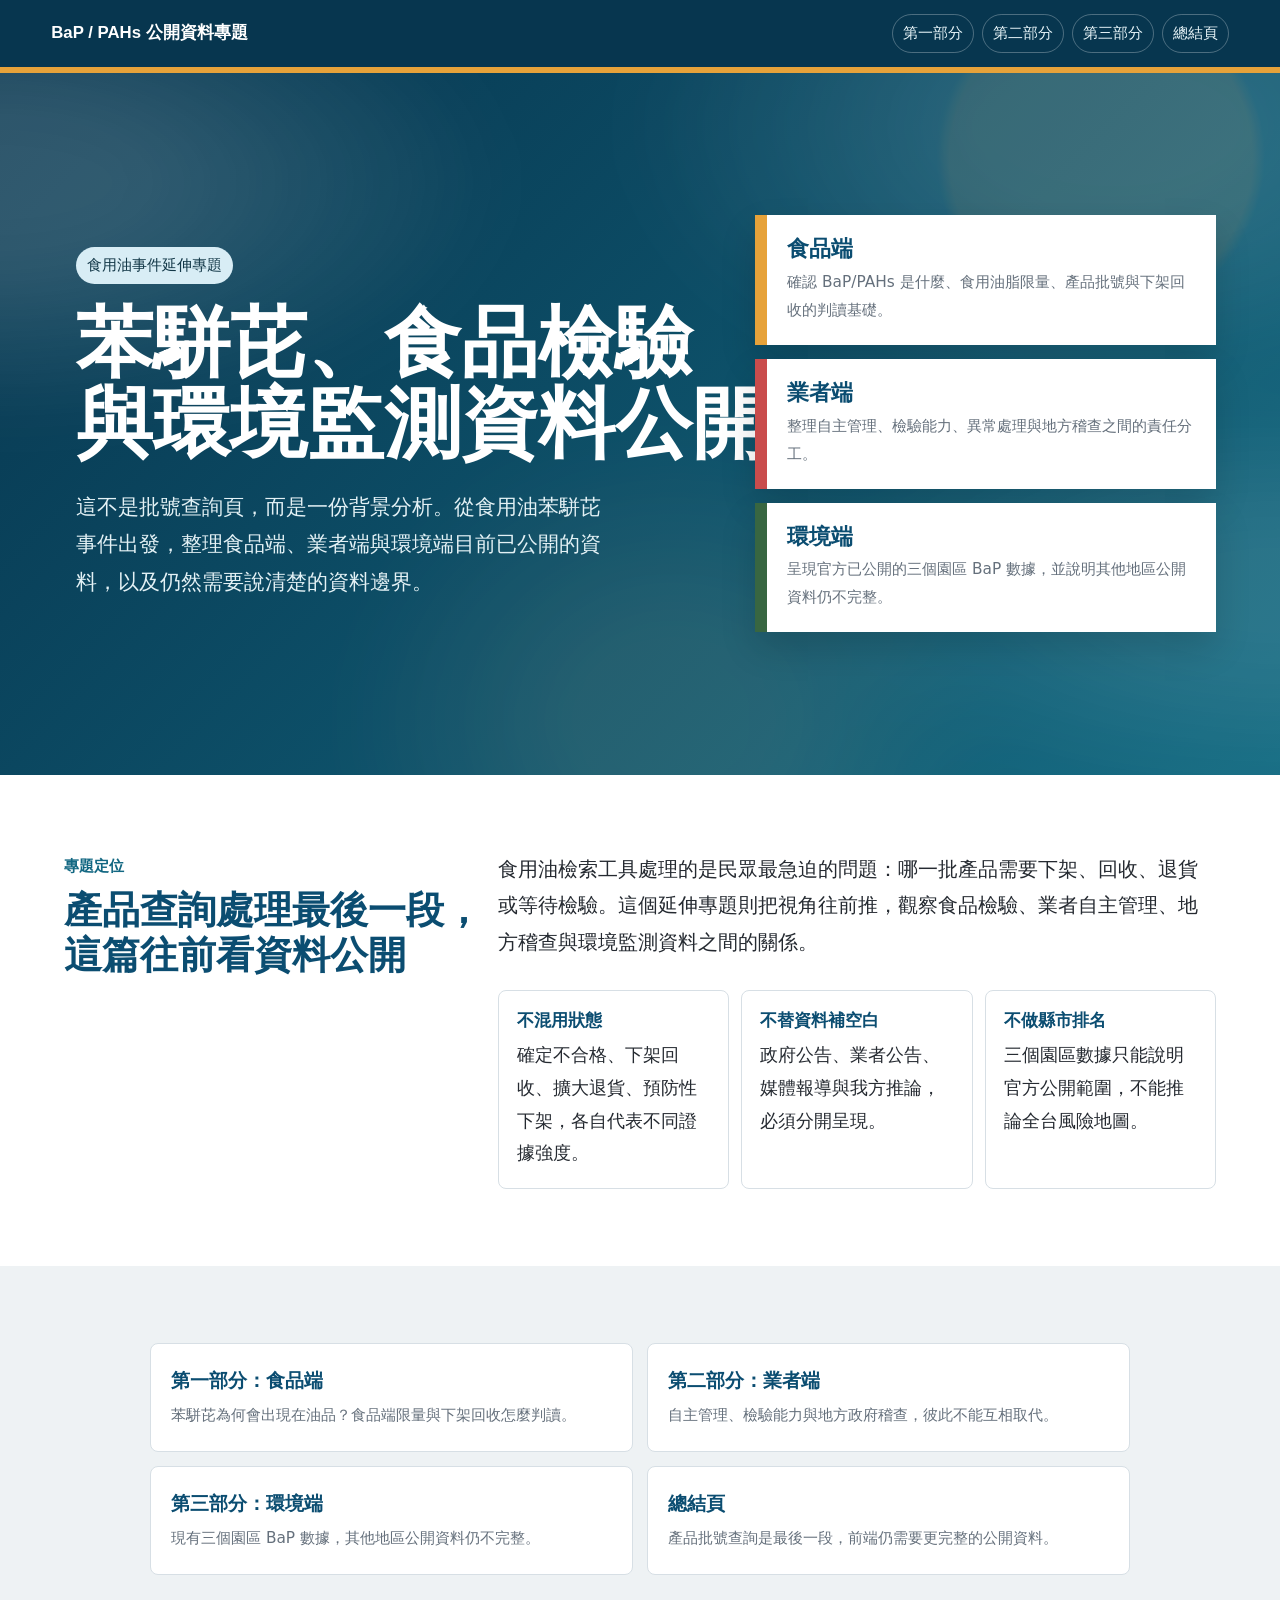
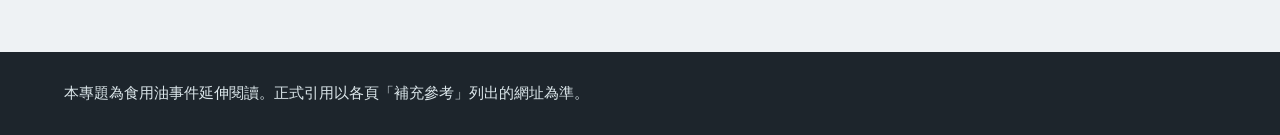
==== index.html @ a2c065cd "Add files via upload" ====
<!doctype html>
<html lang="zh-Hant">
<head>
  <meta charset="utf-8">
  <meta name="viewport" content="width=device-width, initial-scale=1">
  <title>苯駢芘、食品檢驗與環境監測資料公開</title>
  <meta name="description" content="從食用油苯駢芘事件延伸，整理食品端、業者端與環境端的公開資料邊界。">
  <link rel="stylesheet" href="styles.css">
</head>
<body>
  <header class="topbar">
    <a class="brand" href="index.html">BaP / PAHs 公開資料專題</a>
    <nav class="nav" aria-label="頁面導覽">
      <a href="part1-food.html">第一部分</a>
      <a href="part2-industry.html">第二部分</a>
      <a href="part3-environment.html">第三部分</a>
      <a href="summary.html">總結頁</a>
    </nav>
  </header>

  <section class="hero smoke-band">
    <div class="hero-copy">
      <div class="eyebrow">食用油事件延伸專題</div>
      <h1 class="title-lines">
        <span>苯駢芘、食品檢驗</span>
        <span>與環境監測資料公開</span>
      </h1>
      <p>這不是批號查詢頁，而是一份背景分析。從食用油苯駢芘事件出發，整理食品端、業者端與環境端目前已公開的資料，以及仍然需要說清楚的資料邊界。</p>
    </div>
    <aside class="hero-panel" aria-label="專題重點">
      <div class="fact-stack">
        <a class="fact" href="part1-food.html">
          <strong>食品端</strong>
          <span>確認 BaP/PAHs 是什麼、食用油脂限量、產品批號與下架回收的判讀基礎。</span>
        </a>
        <a class="fact" href="part2-industry.html">
          <strong>業者端</strong>
          <span>整理自主管理、檢驗能力、異常處理與地方稽查之間的責任分工。</span>
        </a>
        <a class="fact" href="part3-environment.html">
          <strong>環境端</strong>
          <span>呈現官方已公開的三個園區 BaP 數據，並說明其他地區公開資料仍不完整。</span>
        </a>
      </div>
    </aside>
  </section>

  <main>
    <section class="band band-light">
      <div class="section-grid">
        <div>
          <div class="section-label">專題定位</div>
          <h2 class="title-lines">
            <span>產品查詢處理最後一段，</span>
            <span>這篇往前看資料公開</span>
          </h2>
        </div>
        <div class="content">
          <p class="lead">食用油檢索工具處理的是民眾最急迫的問題：哪一批產品需要下架、回收、退貨或等待檢驗。這個延伸專題則把視角往前推，觀察食品檢驗、業者自主管理、地方稽查與環境監測資料之間的關係。</p>
          <div class="cards">
            <div class="data-card">
              <strong>不混用狀態</strong>
              確定不合格、下架回收、擴大退貨、預防性下架，各自代表不同證據強度。
            </div>
            <div class="data-card">
              <strong>不替資料補空白</strong>
              政府公告、業者公告、媒體報導與我方推論，必須分開呈現。
            </div>
            <div class="data-card">
              <strong>不做縣市排名</strong>
              三個園區數據只能說明官方公開範圍，不能推論全台風險地圖。
            </div>
          </div>
        </div>
      </div>
    </section>

    <section class="band band-gray">
      <div class="next-grid">
        <a class="next-link" href="part1-food.html">
          <strong>第一部分：食品端</strong>
          <span>苯駢芘為何會出現在油品？食品端限量與下架回收怎麼判讀。</span>
        </a>
        <a class="next-link" href="part2-industry.html">
          <strong>第二部分：業者端</strong>
          <span>自主管理、檢驗能力與地方政府稽查，彼此不能互相取代。</span>
        </a>
        <a class="next-link" href="part3-environment.html">
          <strong>第三部分：環境端</strong>
          <span>現有三個園區 BaP 數據，其他地區公開資料仍不完整。</span>
        </a>
        <a class="next-link" href="summary.html">
          <strong>總結頁</strong>
          <span>產品批號查詢是最後一段，前端仍需要更完整的公開資料。</span>
        </a>
      </div>
    </section>
  </main>

  <footer class="footer">
    本專題為食用油事件延伸閱讀。正式引用以各頁「補充參考」列出的網址為準。
  </footer>
</body>
</html>
---- styles.css ----
:root {
  --ink: #252a31;
  --muted: #65707c;
  --paper: #f6f8f8;
  --white: #ffffff;
  --gray-50: #eef2f4;
  --gray-100: #d7dfe5;
  --gray-700: #33414c;
  --blue-900: #07364f;
  --blue-750: #0b4d71;
  --blue-650: #126782;
  --blue-100: #d8edf5;
  --teal-500: #1e8587;
  --amber-500: #e6a23a;
  --red-500: #c94c4c;
  --green-600: #386641;
}

* {
  box-sizing: border-box;
}

html {
  scroll-behavior: smooth;
}

body {
  margin: 0;
  color: var(--ink);
  background: var(--paper);
  font-family: "Source Han Sans TC", "Noto Sans TC", system-ui, -apple-system, BlinkMacSystemFont, sans-serif;
  font-size: 18px;
  font-weight: 400;
  line-height: 1.82;
}

a {
  color: inherit;
  text-decoration: none;
}

a:focus-visible,
button:focus-visible {
  outline: 3px solid var(--amber-500);
  outline-offset: 4px;
}

.topbar {
  position: sticky;
  top: 0;
  z-index: 20;
  display: flex;
  align-items: center;
  justify-content: space-between;
  gap: 24px;
  padding: 14px clamp(20px, 4vw, 56px);
  color: var(--white);
  background: var(--blue-900);
  border-bottom: 6px solid var(--amber-500);
}

.brand,
h1,
h2,
h3,
.section-label,
.data-card strong,
.next-link strong {
  font-family: "Swei Gospel Sans TC", "SweiGospelSansCJKtc", "SweiGothicCJKtc", "Source Han Sans TC", "Noto Sans TC", sans-serif;
  font-weight: 900;
  letter-spacing: 0;
}

.brand {
  font-size: 1.05rem;
  line-height: 1.35;
}

.nav {
  display: flex;
  flex-wrap: wrap;
  justify-content: flex-end;
  gap: 8px;
  font-size: 0.92rem;
}

.nav a {
  padding: 5px 10px;
  color: #e8f5f9;
  border: 1px solid rgba(255, 255, 255, 0.28);
  border-radius: 999px;
}

.nav a:hover,
.nav a[aria-current="page"] {
  color: var(--blue-900);
  background: var(--blue-100);
}

.smoke-band {
  position: relative;
  overflow: hidden;
}

.smoke-band::before {
  content: "";
  position: absolute;
  inset: -16%;
  pointer-events: none;
  background:
    radial-gradient(ellipse at 12% 24%, rgba(255, 255, 255, 0.22) 0 7%, transparent 24%),
    radial-gradient(ellipse at 78% 18%, rgba(216, 237, 245, 0.18) 0 8%, transparent 26%),
    radial-gradient(ellipse at 52% 82%, rgba(230, 162, 58, 0.14) 0 8%, transparent 26%),
    radial-gradient(ellipse at 88% 68%, rgba(255, 255, 255, 0.14) 0 6%, transparent 24%);
  filter: blur(28px);
  opacity: 0.72;
  mix-blend-mode: screen;
}

.smoke-band > * {
  position: relative;
  z-index: 1;
}

.hero {
  display: grid;
  grid-template-columns: minmax(0, 1.08fr) minmax(280px, 0.92fr);
  min-height: 78vh;
  color: var(--white);
  background:
    linear-gradient(135deg, rgba(7, 54, 79, 0.96), rgba(18, 103, 130, 0.84)),
    radial-gradient(circle at 86% 12%, rgba(230, 162, 58, 0.82) 0 12%, transparent 13%),
    linear-gradient(135deg, var(--blue-900), var(--teal-500));
}

.hero-copy {
  padding: clamp(46px, 8vw, 100px) clamp(22px, 6vw, 76px);
  display: flex;
  flex-direction: column;
  justify-content: center;
}

.eyebrow {
  width: fit-content;
  padding: 5px 11px;
  margin-bottom: 18px;
  color: #123747;
  background: var(--blue-100);
  border-radius: 999px;
  font-size: 0.92rem;
  font-weight: 500;
}

h1 {
  margin: 0;
  max-width: 12em;
  font-size: clamp(2.5rem, 6vw, 5.25rem);
  line-height: 1.05;
}

h2 {
  margin: 8px 0 0;
  color: var(--blue-750);
  font-size: clamp(1.78rem, 3vw, 3rem);
  line-height: 1.18;
}

h3 {
  margin: 28px 0 10px;
  color: var(--blue-750);
  font-size: 1.38rem;
  line-height: 1.35;
}

.title-lines span {
  display: block;
  white-space: nowrap;
}

.hero p {
  max-width: 760px;
  margin: 24px 0 0;
  color: #e3f1f5;
  font-size: clamp(1.08rem, 2vw, 1.34rem);
  line-height: 1.75;
}

.hero-panel {
  display: flex;
  align-items: center;
  padding: clamp(26px, 5vw, 64px);
}

.fact-stack {
  width: 100%;
  display: grid;
  gap: 14px;
}

.fact {
  padding: 20px;
  color: var(--ink);
  background: var(--white);
  border-left: 12px solid var(--amber-500);
  box-shadow: 0 16px 34px rgba(0, 0, 0, 0.14);
}

.fact:nth-child(2) {
  border-left-color: var(--red-500);
}

.fact:nth-child(3) {
  border-left-color: var(--green-600);
}

.fact strong {
  display: block;
  color: var(--blue-750);
  font-size: 1.35rem;
  line-height: 1.28;
}

.fact span {
  display: block;
  margin-top: 6px;
  color: var(--muted);
  font-size: 0.96rem;
}

.page-hero {
  padding: clamp(46px, 7vw, 86px) clamp(20px, 5vw, 72px);
  color: var(--white);
  background:
    linear-gradient(135deg, rgba(7, 54, 79, 0.96), rgba(18, 103, 130, 0.86)),
    var(--blue-750);
}

.page-hero h1 {
  max-width: 13em;
}

.page-hero p {
  max-width: 780px;
  margin: 20px 0 0;
  color: #e6f3f7;
  font-size: 1.18rem;
}

main {
  display: grid;
}

.band {
  padding: clamp(42px, 6vw, 82px) clamp(20px, 5vw, 72px);
}

.band-light {
  background: var(--white);
}

.band-gray {
  background: var(--gray-50);
}

.band-blue {
  color: var(--white);
  background:
    linear-gradient(135deg, rgba(7, 54, 79, 0.98), rgba(18, 103, 130, 0.92)),
    var(--blue-750);
}

.band-blue h2,
.band-blue h3,
.band-blue .section-label {
  color: var(--blue-100);
}

.band-blue .note {
  color: #d4e8ee;
}

.section-grid {
  display: grid;
  grid-template-columns: minmax(190px, 0.34fr) minmax(0, 0.66fr);
  gap: clamp(24px, 5vw, 72px);
  max-width: 1180px;
  margin: 0 auto;
}

.content {
  max-width: 880px;
}

.section-label {
  color: var(--blue-650);
  font-size: 0.94rem;
}

.lead {
  margin: 0;
  font-size: clamp(1.05rem, 1.7vw, 1.24rem);
  line-height: 1.86;
}

p {
  margin: 0 0 16px;
}

.callout {
  margin: 24px 0;
  padding: 18px 20px;
  color: var(--blue-900);
  background: var(--blue-100);
  border-left: 10px solid var(--blue-650);
  font-weight: 400;
}

.cards {
  display: grid;
  grid-template-columns: repeat(3, minmax(0, 1fr));
  gap: 12px;
  margin-top: 28px;
}

.data-card {
  padding: 18px;
  background: var(--white);
  border: 1px solid var(--gray-100);
  border-radius: 8px;
}

.data-card strong {
  display: block;
  margin-bottom: 6px;
  color: var(--blue-750);
  font-size: 1.08rem;
  line-height: 1.38;
}

.table-wrap {
  margin: 24px 0 0;
  overflow-x: auto;
  border: 1px solid var(--gray-100);
  border-radius: 8px;
  background: var(--white);
}

table {
  width: 100%;
  min-width: 760px;
  border-collapse: collapse;
  color: var(--ink);
  font-size: 0.96rem;
  line-height: 1.62;
}

th,
td {
  padding: 14px 16px;
  text-align: left;
  vertical-align: top;
  border-bottom: 1px solid var(--gray-100);
}

th {
  color: var(--white);
  background: var(--blue-650);
  font-weight: 500;
}

tr:last-child td {
  border-bottom: 0;
}

.note {
  margin-top: 14px;
  color: var(--muted);
  font-size: 0.92rem;
}

.source-list {
  margin: 20px 0 0;
  padding: 0;
  list-style: none;
  display: grid;
  gap: 10px;
}

.source-list a {
  color: var(--blue-750);
  text-decoration: underline;
  text-underline-offset: 3px;
}

.band-blue .source-list a {
  color: var(--blue-100);
}

.next-grid {
  display: grid;
  grid-template-columns: repeat(2, minmax(0, 1fr));
  gap: 14px;
  max-width: 980px;
  margin: 0 auto;
}

.next-link {
  display: block;
  padding: 20px;
  color: var(--ink);
  background: var(--white);
  border: 1px solid var(--gray-100);
  border-radius: 8px;
}

.next-link strong {
  display: block;
  color: var(--blue-750);
  font-size: 1.18rem;
}

.next-link span {
  color: var(--muted);
  font-size: 0.96rem;
}

.center {
  max-width: 980px;
  margin: 0 auto;
  text-align: center;
}

.center p {
  max-width: 780px;
  margin: 0 auto 16px;
  font-size: 1.1rem;
}

.pill-link {
  display: inline-flex;
  margin-top: 16px;
  padding: 10px 16px;
  color: var(--blue-750);
  background: var(--white);
  border: 2px solid var(--blue-650);
  border-radius: 999px;
  font-weight: 500;
}

.footer {
  padding: 28px clamp(20px, 5vw, 72px);
  color: #dce7eb;
  background: #1d252c;
  font-size: 0.92rem;
}

.footer a {
  color: #e8f5f9;
  text-decoration: underline;
  text-underline-offset: 3px;
}

@media (max-width: 860px) {
  body {
    font-size: 17px;
  }

  .topbar {
    align-items: flex-start;
    flex-direction: column;
  }

  .nav {
    justify-content: flex-start;
  }

  .hero {
    grid-template-columns: 1fr;
    min-height: auto;
  }

  .hero-panel {
    padding-top: 0;
  }

  .section-grid,
  .cards,
  .next-grid {
    grid-template-columns: 1fr;
  }

  .title-lines span {
    white-space: normal;
  }
}
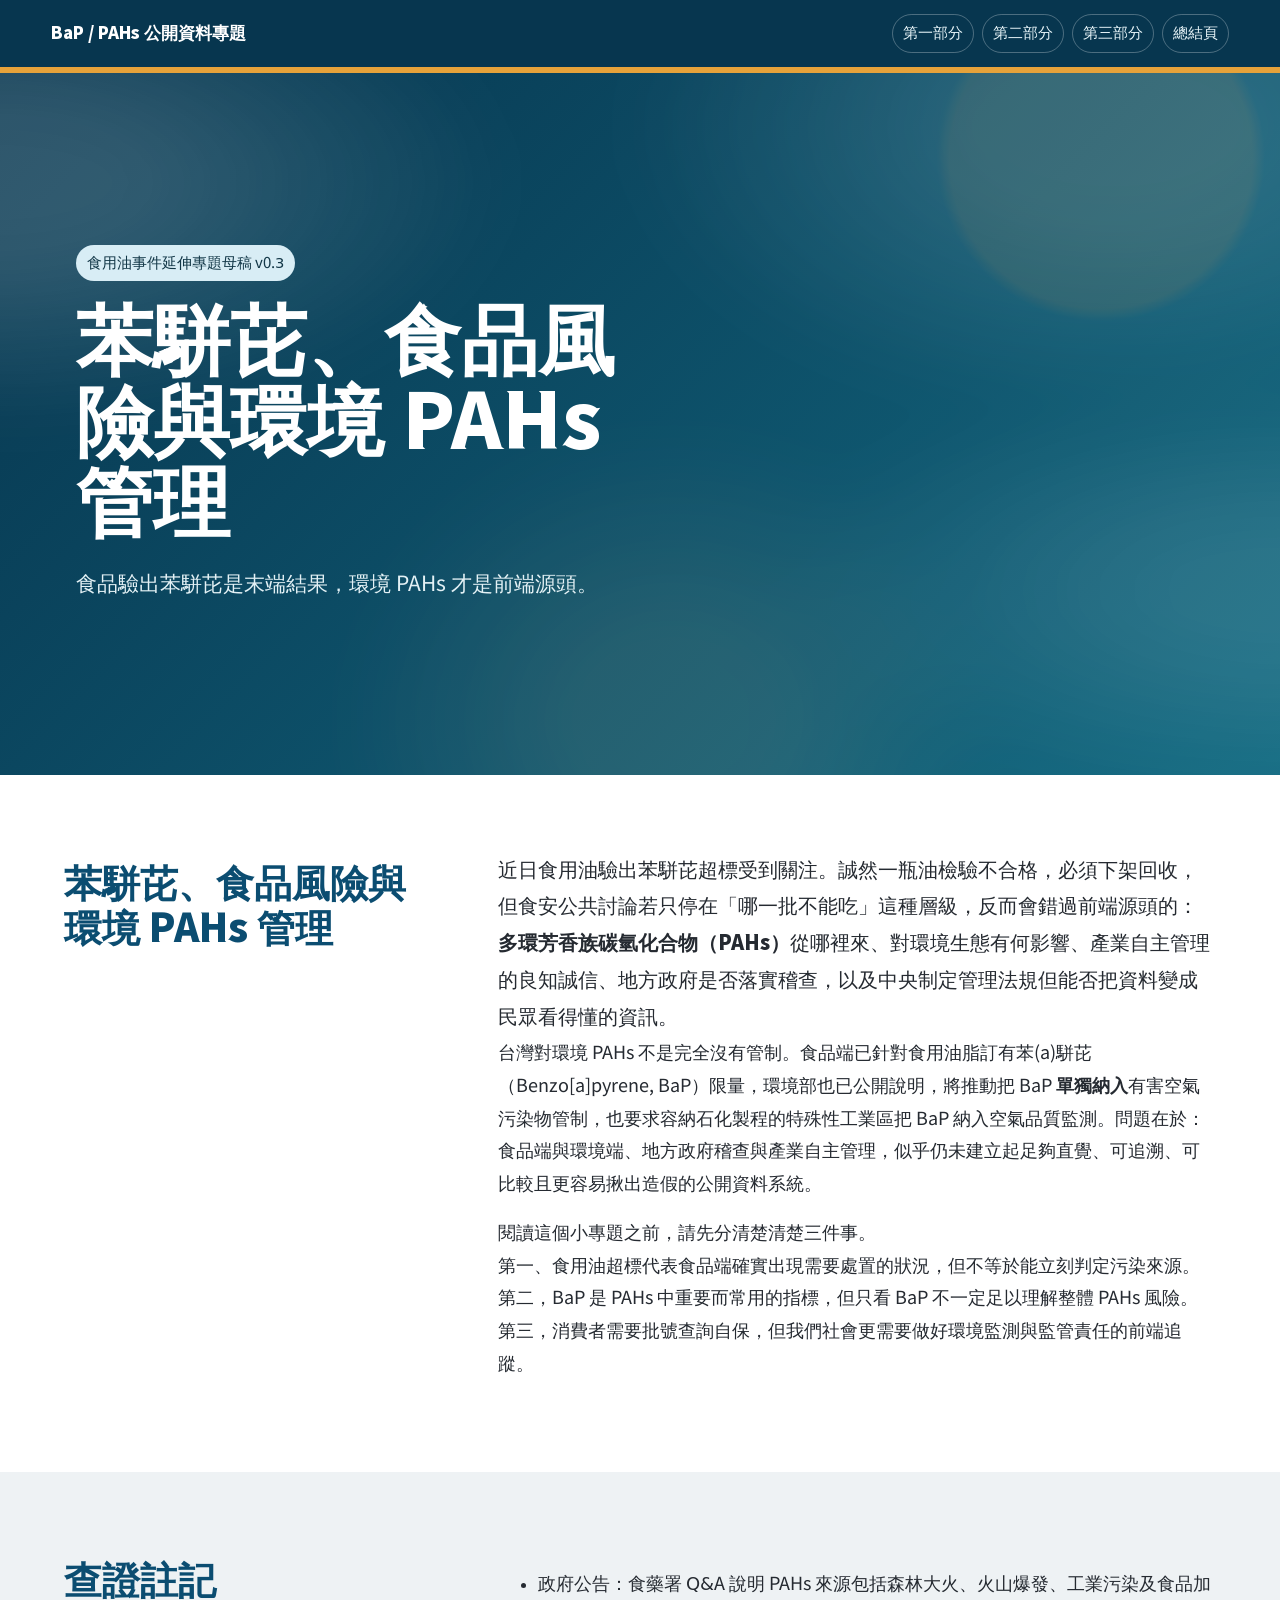
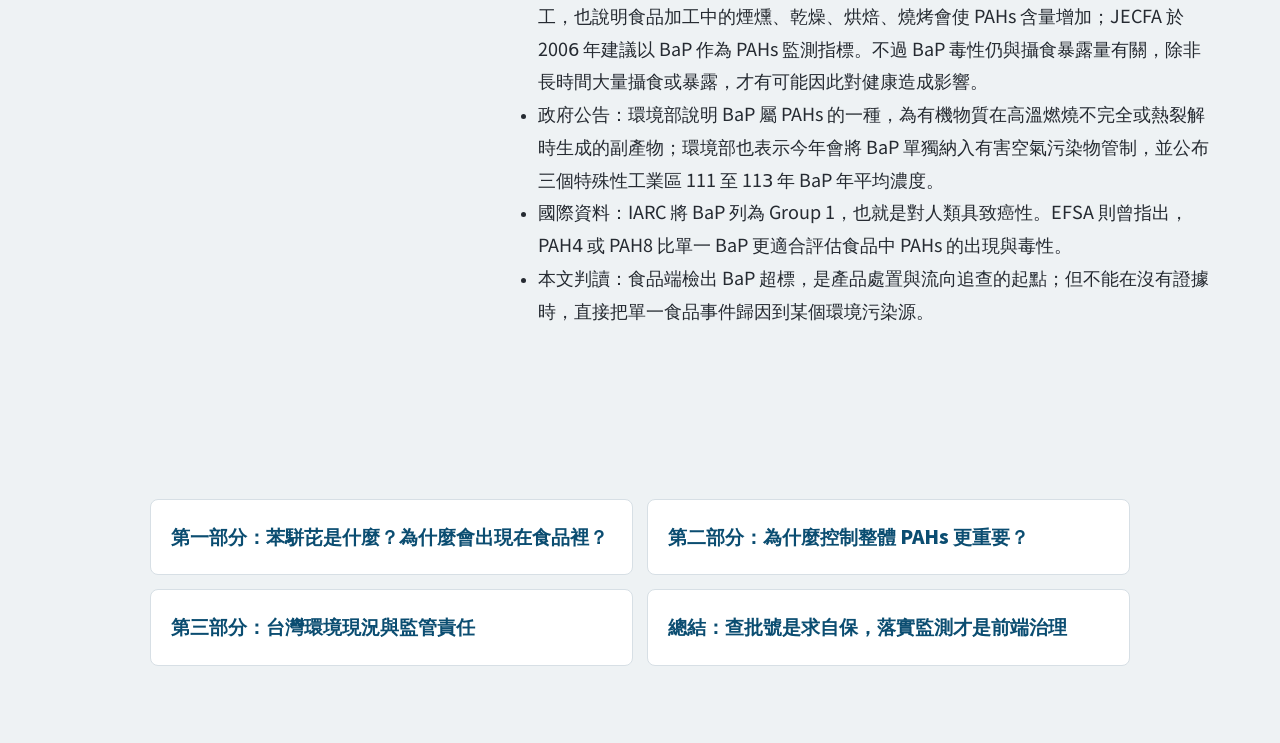
==== commit 5c904db4: "Add files via upload" ====
--- a/index.html
+++ b/index.html
@@ -3,8 +3,8 @@
 <head>
   <meta charset="utf-8">
   <meta name="viewport" content="width=device-width, initial-scale=1">
-  <title>苯駢芘、食品檢驗與環境監測資料公開</title>
-  <meta name="description" content="從食用油苯駢芘事件延伸，整理食品端、業者端與環境端的公開資料邊界。">
+  <title>苯駢芘、食品風險與環境 PAHs 管理</title>
+  <meta name="description" content="食用油事件延伸專題：苯駢芘、食品風險與環境 PAHs 管理。">
   <link rel="stylesheet" href="styles.css">
 </head>
 <body>
@@ -14,91 +14,52 @@
       <a href="part1-food.html">第一部分</a>
       <a href="part2-industry.html">第二部分</a>
       <a href="part3-environment.html">第三部分</a>
-      <a href="summary.html">總結頁</a>
+      <a href="summary(1).html">總結頁</a>
     </nav>
   </header>
 
   <section class="hero smoke-band">
     <div class="hero-copy">
-      <div class="eyebrow">食用油事件延伸專題</div>
-      <h1 class="title-lines">
-        <span>苯駢芘、食品檢驗</span>
-        <span>與環境監測資料公開</span>
-      </h1>
-      <p>這不是批號查詢頁，而是一份背景分析。從食用油苯駢芘事件出發，整理食品端、業者端與環境端目前已公開的資料，以及仍然需要說清楚的資料邊界。</p>
+      <div class="eyebrow">食用油事件延伸專題母稿 v0.3</div>
+      <h1>苯駢芘、食品風險與環境 PAHs 管理</h1>
+      <p>食品驗出苯駢芘是末端結果，環境 PAHs 才是前端源頭。</p>
     </div>
-    <aside class="hero-panel" aria-label="專題重點">
-      <div class="fact-stack">
-        <a class="fact" href="part1-food.html">
-          <strong>食品端</strong>
-          <span>確認 BaP/PAHs 是什麼、食用油脂限量、產品批號與下架回收的判讀基礎。</span>
-        </a>
-        <a class="fact" href="part2-industry.html">
-          <strong>業者端</strong>
-          <span>整理自主管理、檢驗能力、異常處理與地方稽查之間的責任分工。</span>
-        </a>
-        <a class="fact" href="part3-environment.html">
-          <strong>環境端</strong>
-          <span>呈現官方已公開的三個園區 BaP 數據，並說明其他地區公開資料仍不完整。</span>
-        </a>
-      </div>
-    </aside>
   </section>
 
   <main>
     <section class="band band-light">
       <div class="section-grid">
-        <div>
-          <div class="section-label">專題定位</div>
-          <h2 class="title-lines">
-            <span>產品查詢處理最後一段，</span>
-            <span>這篇往前看資料公開</span>
-          </h2>
+        <div><h2>苯駢芘、食品風險與環境 PAHs 管理</h2></div>
+        <div class="content">
+          <p class="lead">近日食用油驗出苯駢芘超標受到關注。誠然一瓶油檢驗不合格，必須下架回收，但食安公共討論若只停在「哪一批不能吃」這種層級，反而會錯過前端源頭的：<strong>多環芳香族碳氫化合物（PAHs）</strong>從哪裡來、對環境生態有何影響、產業自主管理的良知誠信、地方政府是否落實稽查，以及中央制定管理法規但能否把資料變成民眾看得懂的資訊。</p>
+          <p>台灣對環境 PAHs 不是完全沒有管制。食品端已針對食用油脂訂有苯(a)駢芘（Benzo[a]pyrene, BaP）限量，環境部也已公開說明，將推動把 BaP <strong>單獨納入</strong>有害空氣污染物管制，也要求容納石化製程的特殊性工業區把 BaP 納入空氣品質監測。問題在於：食品端與環境端、地方政府稽查與產業自主管理，似乎仍未建立起足夠直覺、可追溯、可比較且更容易揪出造假的公開資料系統。</p>
+          <p>閱讀這個小專題之前，請先分清楚清楚三件事。<br>第一、食用油超標代表食品端確實出現需要處置的狀況，但不等於能立刻判定污染來源。<br>第二，BaP 是 PAHs 中重要而常用的指標，但只看 BaP 不一定足以理解整體 PAHs 風險。<br>第三，消費者需要批號查詢自保，但我們社會更需要做好環境監測與監管責任的前端追蹤。</p>
         </div>
+      </div>
+    </section>
+
+    <section class="band band-gray">
+      <div class="section-grid">
+        <div><h2>查證註記</h2></div>
         <div class="content">
-          <p class="lead">食用油檢索工具處理的是民眾最急迫的問題：哪一批產品需要下架、回收、退貨或等待檢驗。這個延伸專題則把視角往前推，觀察食品檢驗、業者自主管理、地方稽查與環境監測資料之間的關係。</p>
-          <div class="cards">
-            <div class="data-card">
-              <strong>不混用狀態</strong>
-              確定不合格、下架回收、擴大退貨、預防性下架，各自代表不同證據強度。
-            </div>
-            <div class="data-card">
-              <strong>不替資料補空白</strong>
-              政府公告、業者公告、媒體報導與我方推論，必須分開呈現。
-            </div>
-            <div class="data-card">
-              <strong>不做縣市排名</strong>
-              三個園區數據只能說明官方公開範圍，不能推論全台風險地圖。
-            </div>
-          </div>
+          <ul>
+            <li>政府公告：食藥署 Q&amp;A 說明 PAHs 來源包括森林大火、火山爆發、工業污染及食品加工，也說明食品加工中的煙燻、乾燥、烘焙、燒烤會使 PAHs 含量增加；JECFA 於 2006 年建議以 BaP 作為 PAHs 監測指標。不過 BaP 毒性仍與攝食暴露量有關，除非長時間大量攝食或暴露，才有可能因此對健康造成影響。</li>
+            <li>政府公告：環境部說明 BaP 屬 PAHs 的一種，為有機物質在高溫燃燒不完全或熱裂解時生成的副產物；環境部也表示今年會將 BaP 單獨納入有害空氣污染物管制，並公布三個特殊性工業區 111 至 113 年 BaP 年平均濃度。</li>
+            <li>國際資料：IARC 將 BaP 列為 Group 1，也就是對人類具致癌性。EFSA 則曾指出，PAH4 或 PAH8 比單一 BaP 更適合評估食品中 PAHs 的出現與毒性。</li>
+            <li>本文判讀：食品端檢出 BaP 超標，是產品處置與流向追查的起點；但不能在沒有證據時，直接把單一食品事件歸因到某個環境污染源。</li>
+          </ul>
         </div>
       </div>
     </section>
 
     <section class="band band-gray">
       <div class="next-grid">
-        <a class="next-link" href="part1-food.html">
-          <strong>第一部分：食品端</strong>
-          <span>苯駢芘為何會出現在油品？食品端限量與下架回收怎麼判讀。</span>
-        </a>
-        <a class="next-link" href="part2-industry.html">
-          <strong>第二部分：業者端</strong>
-          <span>自主管理、檢驗能力與地方政府稽查，彼此不能互相取代。</span>
-        </a>
-        <a class="next-link" href="part3-environment.html">
-          <strong>第三部分：環境端</strong>
-          <span>現有三個園區 BaP 數據，其他地區公開資料仍不完整。</span>
-        </a>
-        <a class="next-link" href="summary.html">
-          <strong>總結頁</strong>
-          <span>產品批號查詢是最後一段，前端仍需要更完整的公開資料。</span>
-        </a>
+        <a class="next-link" href="part1-food.html"><strong>第一部分：苯駢芘是什麼？為什麼會出現在食品裡？</strong></a>
+        <a class="next-link" href="part2-industry.html"><strong>第二部分：為什麼控制整體 PAHs 更重要？</strong></a>
+        <a class="next-link" href="part3-environment.html"><strong>第三部分：台灣環境現況與監管責任</strong></a>
+        <a class="next-link" href="summary(1).html"><strong>總結：查批號是求自保，落實監測才是前端治理</strong></a>
       </div>
     </section>
   </main>
-
-  <footer class="footer">
-    本專題為食用油事件延伸閱讀。正式引用以各頁「補充參考」列出的網址為準。
-  </footer>
 </body>
 </html>
--- a/styles.css
+++ b/styles.css
@@ -1,3 +1,19 @@
+@font-face {
+  font-family: "Swei Gospel Sans TC";
+  src: url("assets/fonts/SweiGospelSansCJKtc-Regular-site.woff") format("woff");
+  font-weight: 400 600;
+  font-style: normal;
+  font-display: swap;
+}
+
+@font-face {
+  font-family: "Swei Gospel Sans TC";
+  src: url("assets/fonts/SweiGospelSansCJKtc-Black-site.woff") format("woff");
+  font-weight: 700 900;
+  font-style: normal;
+  font-display: swap;
+}
+
 :root {
   --ink: #252a31;
   --muted: #65707c;
@@ -22,16 +38,18 @@
 
 html {
   scroll-behavior: smooth;
+  overflow-x: hidden;
 }
 
 body {
   margin: 0;
   color: var(--ink);
   background: var(--paper);
-  font-family: "Source Han Sans TC", "Noto Sans TC", system-ui, -apple-system, BlinkMacSystemFont, sans-serif;
+  font-family: "Swei Gospel Sans TC", "Source Han Sans TC", "Noto Sans TC", system-ui, -apple-system, BlinkMacSystemFont, sans-serif;
   font-size: 18px;
   font-weight: 400;
   line-height: 1.82;
+  overflow-x: hidden;
 }
 
 a {
@@ -50,6 +68,7 @@
   top: 0;
   z-index: 20;
   display: flex;
+  flex-wrap: wrap;
   align-items: center;
   justify-content: space-between;
   gap: 24px;
@@ -288,7 +307,9 @@
 }
 
 .content {
+  width: 100%;
   max-width: 880px;
+  min-width: 0;
 }
 
 .section-label {
@@ -338,8 +359,11 @@
 }
 
 .table-wrap {
+  width: 100%;
+  max-width: 100%;
   margin: 24px 0 0;
   overflow-x: auto;
+  -webkit-overflow-scrolling: touch;
   border: 1px solid var(--gray-100);
   border-radius: 8px;
   background: var(--white);
@@ -460,18 +484,89 @@
   text-underline-offset: 3px;
 }
 
+.visual-band {
+  padding-top: clamp(38px, 5vw, 68px);
+  padding-bottom: clamp(38px, 5vw, 68px);
+  background: #edf2f2;
+}
+
+.visual-layout {
+  display: grid;
+  grid-template-columns: minmax(230px, 0.34fr) minmax(0, 0.66fr);
+  gap: clamp(24px, 5vw, 72px);
+  max-width: 1180px;
+  margin: 0 auto;
+}
+
+.visual-copy {
+  align-self: start;
+}
+
+.visual-copy h2 {
+  margin-top: 8px;
+}
+
+.visual-copy p {
+  margin-top: 18px;
+  color: var(--gray-700);
+}
+
+.visual-card {
+  width: min(100%, 720px);
+  margin: 0;
+  justify-self: end;
+  overflow: hidden;
+  background: var(--white);
+  border: 1px solid var(--gray-100);
+  border-radius: 14px;
+  box-shadow: 0 18px 40px rgba(7, 54, 79, 0.11);
+}
+
+.visual-card img {
+  display: block;
+  width: 100%;
+  height: auto;
+}
+
+.visual-card figcaption {
+  padding: 12px 16px 14px;
+  color: var(--muted);
+  background: var(--white);
+  font-size: 0.88rem;
+  line-height: 1.58;
+}
+
+@media (max-width: 1100px) {
+  .topbar {
+    align-items: flex-start;
+    flex-direction: column;
+    gap: 12px;
+  }
+
+  .nav {
+    justify-content: flex-start;
+  }
+
+  .section-grid {
+    grid-template-columns: 1fr;
+  }
+
+  .visual-layout {
+    grid-template-columns: 1fr;
+  }
+
+  .visual-card {
+    justify-self: start;
+  }
+
+  .content {
+    max-width: 100%;
+  }
+}
+
 @media (max-width: 860px) {
   body {
     font-size: 17px;
-  }
-
-  .topbar {
-    align-items: flex-start;
-    flex-direction: column;
-  }
-
-  .nav {
-    justify-content: flex-start;
   }
 
   .hero {
@@ -493,3 +588,52 @@
     white-space: normal;
   }
 }
+
+@media (max-width: 640px) {
+  .topbar {
+    padding: 12px 16px;
+  }
+
+  .nav {
+    gap: 6px;
+    font-size: 0.86rem;
+  }
+
+  .nav a {
+    padding: 4px 8px;
+  }
+
+  .hero-copy,
+  .hero-panel,
+  .page-hero,
+  .band {
+    padding-left: 18px;
+    padding-right: 18px;
+  }
+
+  h1 {
+    max-width: 100%;
+    font-size: clamp(2.08rem, 13vw, 3.2rem);
+    line-height: 1.12;
+  }
+
+  h2 {
+    font-size: 1.72rem;
+    line-height: 1.24;
+  }
+
+  .lead {
+    font-size: 1.04rem;
+    line-height: 1.82;
+  }
+
+  table {
+    min-width: 620px;
+    font-size: 0.92rem;
+  }
+
+  th,
+  td {
+    padding: 12px 13px;
+  }
+}
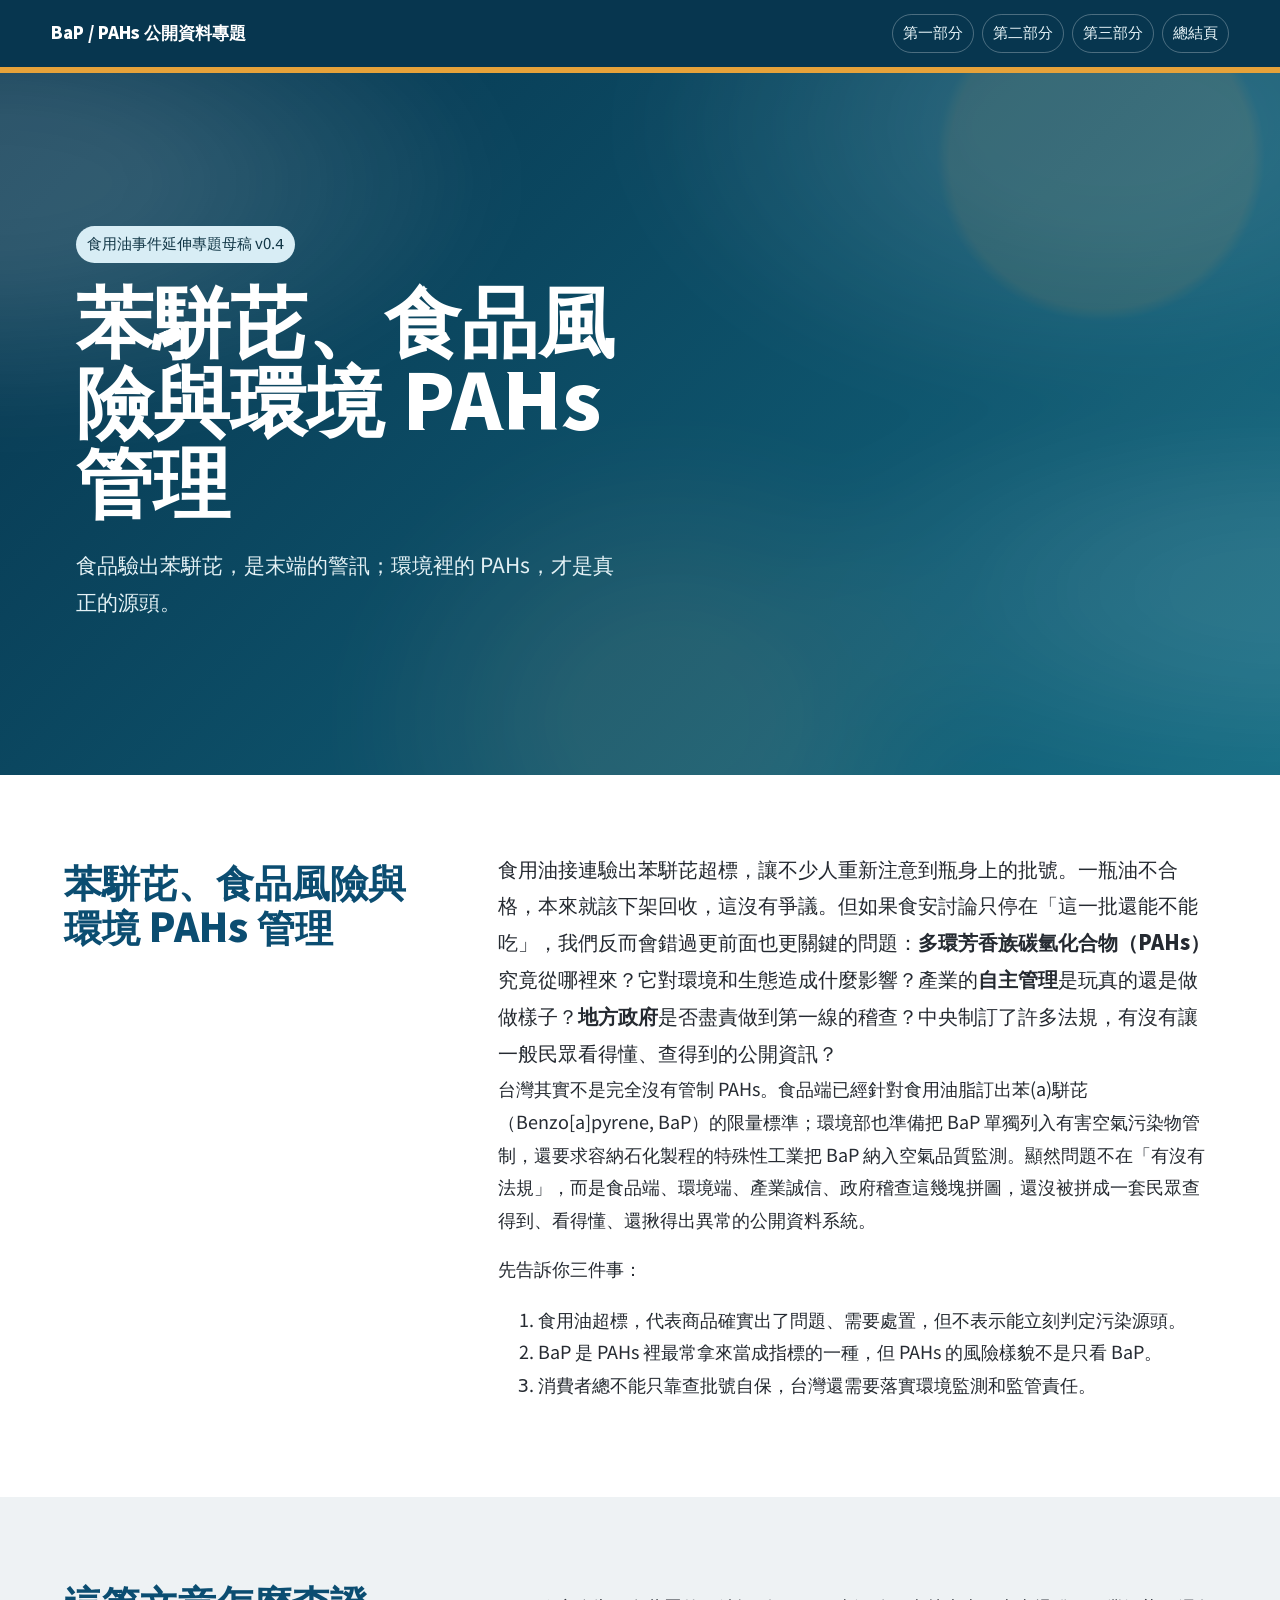
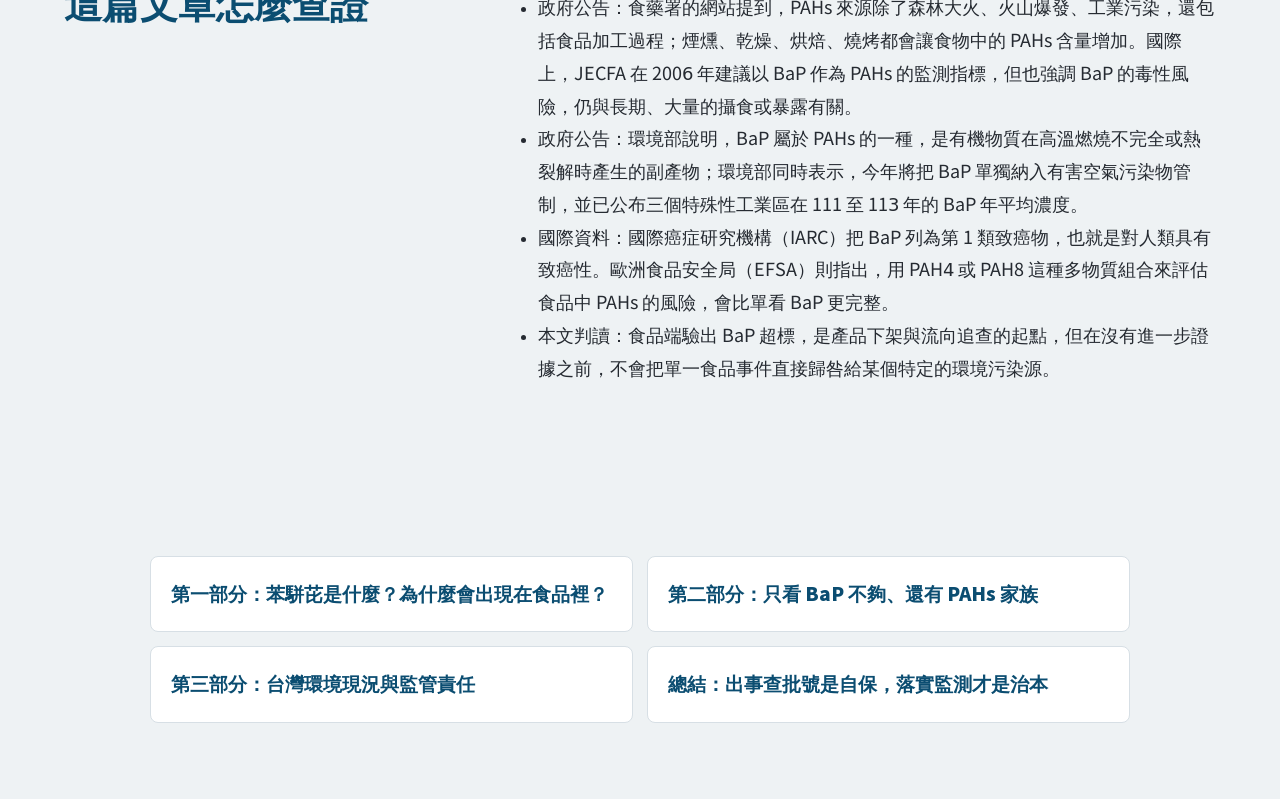
==== commit 29b1cc3d: "Add files via upload" ====
--- a/index.html
+++ b/index.html
@@ -14,15 +14,15 @@
       <a href="part1-food.html">第一部分</a>
       <a href="part2-industry.html">第二部分</a>
       <a href="part3-environment.html">第三部分</a>
-      <a href="summary(1).html">總結頁</a>
+      <a href="summary.html">總結頁</a>
     </nav>
   </header>
 
   <section class="hero smoke-band">
     <div class="hero-copy">
-      <div class="eyebrow">食用油事件延伸專題母稿 v0.3</div>
+      <div class="eyebrow">食用油事件延伸專題母稿 v0.4</div>
       <h1>苯駢芘、食品風險與環境 PAHs 管理</h1>
-      <p>食品驗出苯駢芘是末端結果，環境 PAHs 才是前端源頭。</p>
+      <p>食品驗出苯駢芘，是末端的警訊；環境裡的 PAHs，才是真正的源頭。</p>
     </div>
   </section>
 
@@ -31,22 +31,27 @@
       <div class="section-grid">
         <div><h2>苯駢芘、食品風險與環境 PAHs 管理</h2></div>
         <div class="content">
-          <p class="lead">近日食用油驗出苯駢芘超標受到關注。誠然一瓶油檢驗不合格，必須下架回收，但食安公共討論若只停在「哪一批不能吃」這種層級，反而會錯過前端源頭的：<strong>多環芳香族碳氫化合物（PAHs）</strong>從哪裡來、對環境生態有何影響、產業自主管理的良知誠信、地方政府是否落實稽查，以及中央制定管理法規但能否把資料變成民眾看得懂的資訊。</p>
-          <p>台灣對環境 PAHs 不是完全沒有管制。食品端已針對食用油脂訂有苯(a)駢芘（Benzo[a]pyrene, BaP）限量，環境部也已公開說明，將推動把 BaP <strong>單獨納入</strong>有害空氣污染物管制，也要求容納石化製程的特殊性工業區把 BaP 納入空氣品質監測。問題在於：食品端與環境端、地方政府稽查與產業自主管理，似乎仍未建立起足夠直覺、可追溯、可比較且更容易揪出造假的公開資料系統。</p>
-          <p>閱讀這個小專題之前，請先分清楚清楚三件事。<br>第一、食用油超標代表食品端確實出現需要處置的狀況，但不等於能立刻判定污染來源。<br>第二，BaP 是 PAHs 中重要而常用的指標，但只看 BaP 不一定足以理解整體 PAHs 風險。<br>第三，消費者需要批號查詢自保，但我們社會更需要做好環境監測與監管責任的前端追蹤。</p>
+          <p class="lead">食用油接連驗出苯駢芘超標，讓不少人重新注意到瓶身上的批號。一瓶油不合格，本來就該下架回收，這沒有爭議。但如果食安討論只停在「這一批還能不能吃」，我們反而會錯過更前面也更關鍵的問題：<strong>多環芳香族碳氫化合物（PAHs）</strong>究竟從哪裡來？它對環境和生態造成什麼影響？產業的<strong>自主管理</strong>是玩真的還是做做樣子？<strong>地方政府</strong>是否盡責做到第一線的稽查？中央制訂了許多法規，有沒有讓一般民眾看得懂、查得到的公開資訊？</p>
+          <p>台灣其實不是完全沒有管制 PAHs。食品端已經針對食用油脂訂出苯(a)駢芘（Benzo[a]pyrene, BaP）的限量標準；環境部也準備把 BaP 單獨列入有害空氣污染物管制，還要求容納石化製程的特殊性工業把 BaP 納入空氣品質監測。顯然問題不在「有沒有法規」，而是食品端、環境端、產業誠信、政府稽查這幾塊拼圖，還沒被拼成一套民眾查得到、看得懂、還揪得出異常的公開資料系統。</p>
+          <p>先告訴你三件事：</p>
+          <ol>
+            <li>食用油超標，代表商品確實出了問題、需要處置，但不表示能立刻判定污染源頭。</li>
+            <li>BaP 是 PAHs 裡最常拿來當成指標的一種，但 PAHs 的風險樣貌不是只看 BaP。</li>
+            <li>消費者總不能只靠查批號自保，台灣還需要落實環境監測和監管責任。</li>
+          </ol>
         </div>
       </div>
     </section>
 
     <section class="band band-gray">
       <div class="section-grid">
-        <div><h2>查證註記</h2></div>
+        <div><h2>這篇文章怎麼查證</h2></div>
         <div class="content">
           <ul>
-            <li>政府公告：食藥署 Q&amp;A 說明 PAHs 來源包括森林大火、火山爆發、工業污染及食品加工，也說明食品加工中的煙燻、乾燥、烘焙、燒烤會使 PAHs 含量增加；JECFA 於 2006 年建議以 BaP 作為 PAHs 監測指標。不過 BaP 毒性仍與攝食暴露量有關，除非長時間大量攝食或暴露，才有可能因此對健康造成影響。</li>
-            <li>政府公告：環境部說明 BaP 屬 PAHs 的一種，為有機物質在高溫燃燒不完全或熱裂解時生成的副產物；環境部也表示今年會將 BaP 單獨納入有害空氣污染物管制，並公布三個特殊性工業區 111 至 113 年 BaP 年平均濃度。</li>
-            <li>國際資料：IARC 將 BaP 列為 Group 1，也就是對人類具致癌性。EFSA 則曾指出，PAH4 或 PAH8 比單一 BaP 更適合評估食品中 PAHs 的出現與毒性。</li>
-            <li>本文判讀：食品端檢出 BaP 超標，是產品處置與流向追查的起點；但不能在沒有證據時，直接把單一食品事件歸因到某個環境污染源。</li>
+            <li>政府公告：食藥署的網站提到，PAHs 來源除了森林大火、火山爆發、工業污染，還包括食品加工過程；煙燻、乾燥、烘焙、燒烤都會讓食物中的 PAHs 含量增加。國際上，JECFA 在 2006 年建議以 BaP 作為 PAHs 的監測指標，但也強調 BaP 的毒性風險，仍與長期、大量的攝食或暴露有關。</li>
+            <li>政府公告：環境部說明，BaP 屬於 PAHs 的一種，是有機物質在高溫燃燒不完全或熱裂解時產生的副產物；環境部同時表示，今年將把 BaP 單獨納入有害空氣污染物管制，並已公布三個特殊性工業區在 111 至 113 年的 BaP 年平均濃度。</li>
+            <li>國際資料：國際癌症研究機構（IARC）把 BaP 列為第 1 類致癌物，也就是對人類具有致癌性。歐洲食品安全局（EFSA）則指出，用 PAH4 或 PAH8 這種多物質組合來評估食品中 PAHs 的風險，會比單看 BaP 更完整。</li>
+            <li>本文判讀：食品端驗出 BaP 超標，是產品下架與流向追查的起點，但在沒有進一步證據之前，不會把單一食品事件直接歸咎給某個特定的環境污染源。</li>
           </ul>
         </div>
       </div>
@@ -55,9 +60,9 @@
     <section class="band band-gray">
       <div class="next-grid">
         <a class="next-link" href="part1-food.html"><strong>第一部分：苯駢芘是什麼？為什麼會出現在食品裡？</strong></a>
-        <a class="next-link" href="part2-industry.html"><strong>第二部分：為什麼控制整體 PAHs 更重要？</strong></a>
+        <a class="next-link" href="part2-industry.html"><strong>第二部分：只看 BaP 不夠、還有 PAHs 家族</strong></a>
         <a class="next-link" href="part3-environment.html"><strong>第三部分：台灣環境現況與監管責任</strong></a>
-        <a class="next-link" href="summary(1).html"><strong>總結：查批號是求自保，落實監測才是前端治理</strong></a>
+        <a class="next-link" href="summary.html"><strong>總結：出事查批號是自保，落實監測才是治本</strong></a>
       </div>
     </section>
   </main>
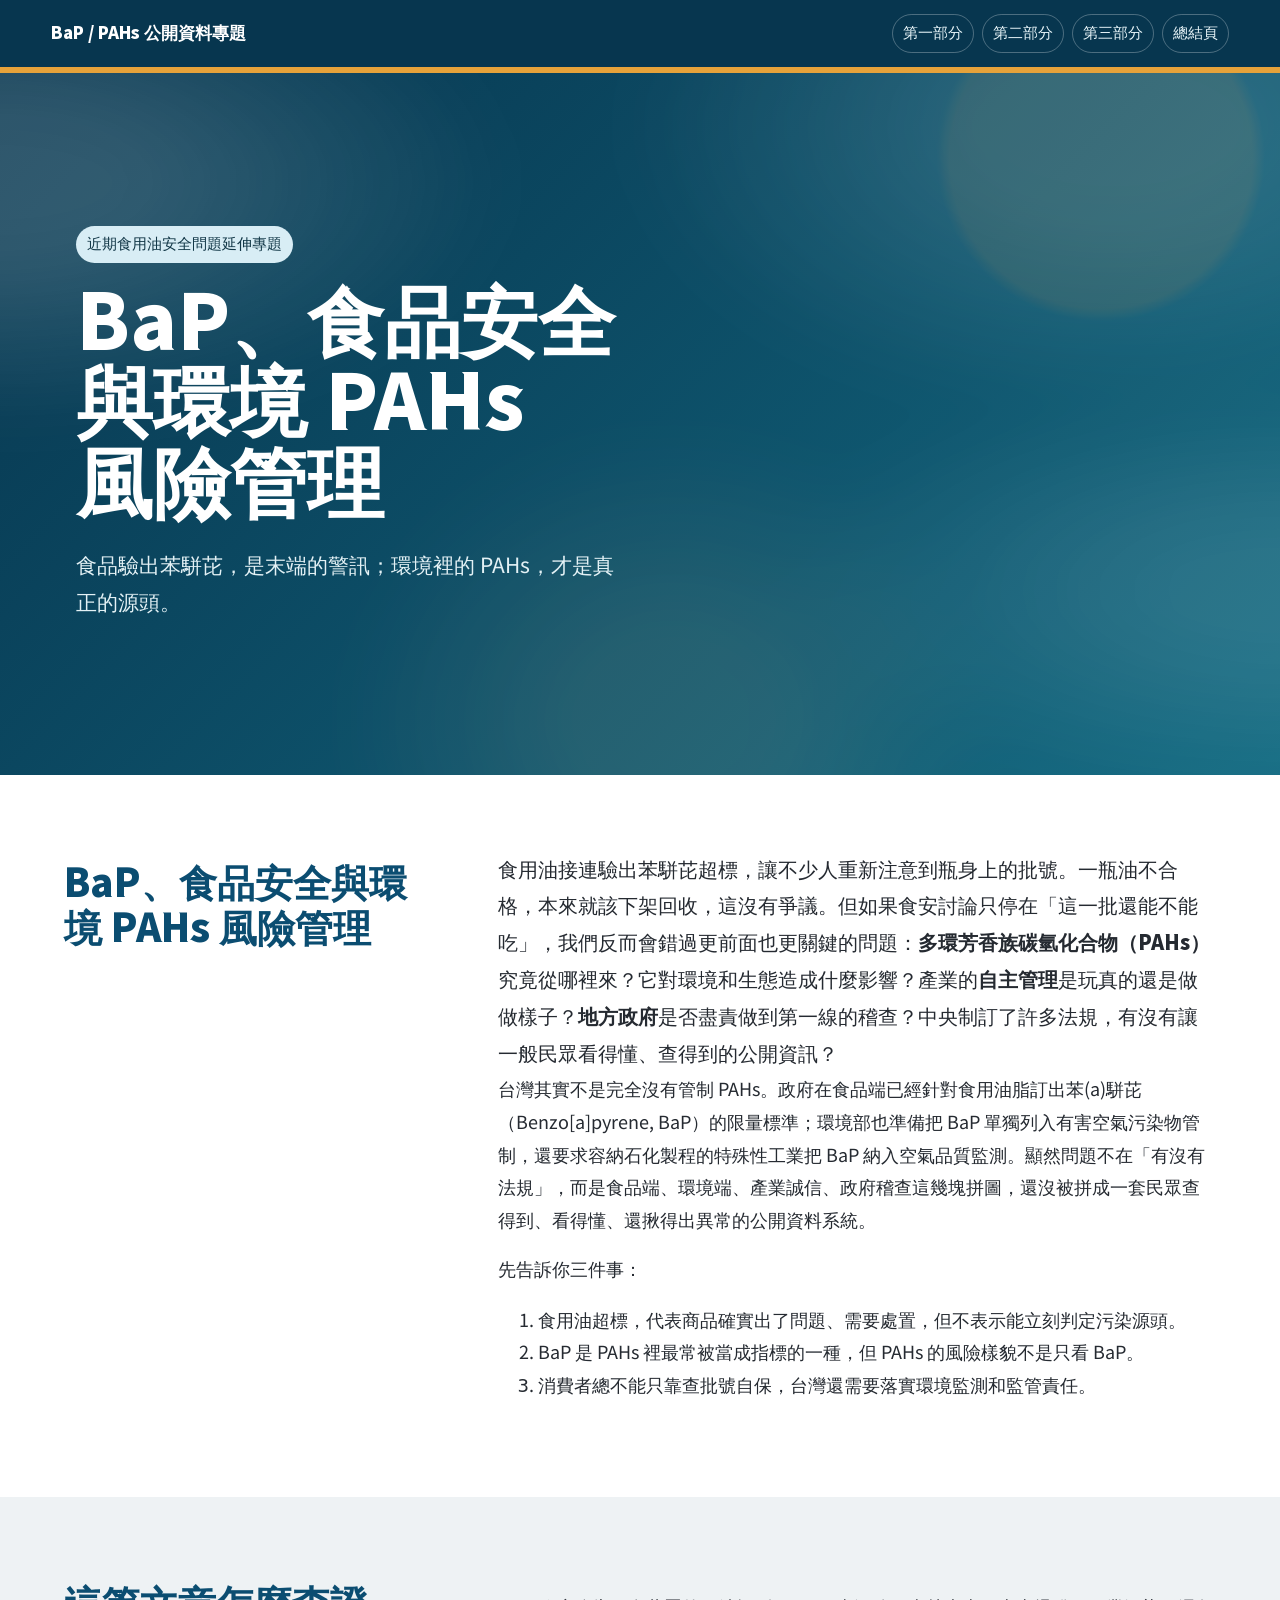
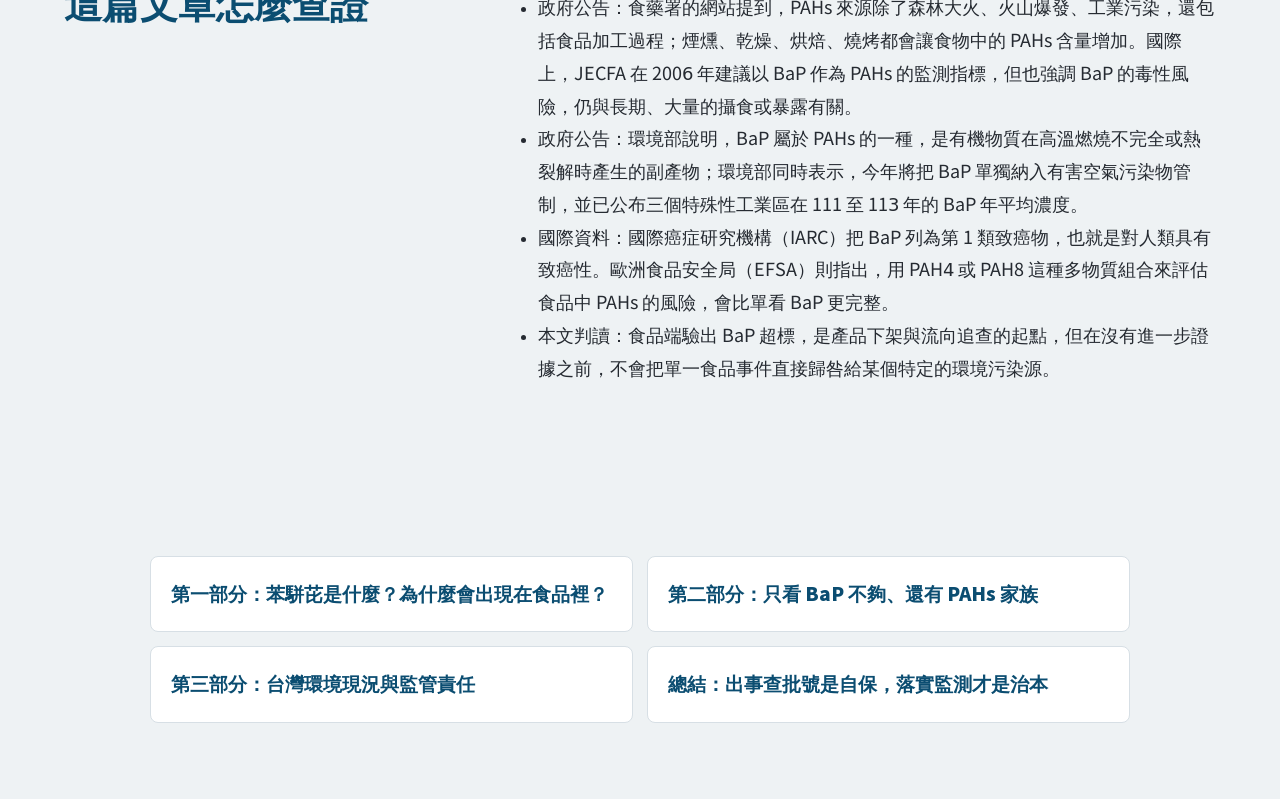
==== commit 8e21074c: "Update content regarding food safety and PAHs" ====
--- a/index.html
+++ b/index.html
@@ -20,8 +20,8 @@
 
   <section class="hero smoke-band">
     <div class="hero-copy">
-      <div class="eyebrow">食用油事件延伸專題母稿 v0.4</div>
-      <h1>苯駢芘、食品風險與環境 PAHs 管理</h1>
+      <div class="eyebrow">近期食用油安全問題延伸專題</div>
+      <h1>BaP、食品安全與環境 PAHs 風險管理</h1>
       <p>食品驗出苯駢芘，是末端的警訊；環境裡的 PAHs，才是真正的源頭。</p>
     </div>
   </section>
@@ -29,14 +29,14 @@
   <main>
     <section class="band band-light">
       <div class="section-grid">
-        <div><h2>苯駢芘、食品風險與環境 PAHs 管理</h2></div>
+        <div><h2>BaP、食品安全與環境 PAHs 風險管理</h2></div>
         <div class="content">
           <p class="lead">食用油接連驗出苯駢芘超標，讓不少人重新注意到瓶身上的批號。一瓶油不合格，本來就該下架回收，這沒有爭議。但如果食安討論只停在「這一批還能不能吃」，我們反而會錯過更前面也更關鍵的問題：<strong>多環芳香族碳氫化合物（PAHs）</strong>究竟從哪裡來？它對環境和生態造成什麼影響？產業的<strong>自主管理</strong>是玩真的還是做做樣子？<strong>地方政府</strong>是否盡責做到第一線的稽查？中央制訂了許多法規，有沒有讓一般民眾看得懂、查得到的公開資訊？</p>
-          <p>台灣其實不是完全沒有管制 PAHs。食品端已經針對食用油脂訂出苯(a)駢芘（Benzo[a]pyrene, BaP）的限量標準；環境部也準備把 BaP 單獨列入有害空氣污染物管制，還要求容納石化製程的特殊性工業把 BaP 納入空氣品質監測。顯然問題不在「有沒有法規」，而是食品端、環境端、產業誠信、政府稽查這幾塊拼圖，還沒被拼成一套民眾查得到、看得懂、還揪得出異常的公開資料系統。</p>
+          <p>台灣其實不是完全沒有管制 PAHs。政府在食品端已經針對食用油脂訂出苯(a)駢芘（Benzo[a]pyrene, BaP）的限量標準；環境部也準備把 BaP 單獨列入有害空氣污染物管制，還要求容納石化製程的特殊性工業把 BaP 納入空氣品質監測。顯然問題不在「有沒有法規」，而是食品端、環境端、產業誠信、政府稽查這幾塊拼圖，還沒被拼成一套民眾查得到、看得懂、還揪得出異常的公開資料系統。</p>
           <p>先告訴你三件事：</p>
           <ol>
             <li>食用油超標，代表商品確實出了問題、需要處置，但不表示能立刻判定污染源頭。</li>
-            <li>BaP 是 PAHs 裡最常拿來當成指標的一種，但 PAHs 的風險樣貌不是只看 BaP。</li>
+            <li>BaP 是 PAHs 裡最常被當成指標的一種，但 PAHs 的風險樣貌不是只看 BaP。</li>
             <li>消費者總不能只靠查批號自保，台灣還需要落實環境監測和監管責任。</li>
           </ol>
         </div>
--- a/styles.css
+++ b/styles.css
@@ -13,6 +13,7 @@
   font-style: normal;
   font-display: swap;
 }
+
 
 :root {
   --ink: #252a31;
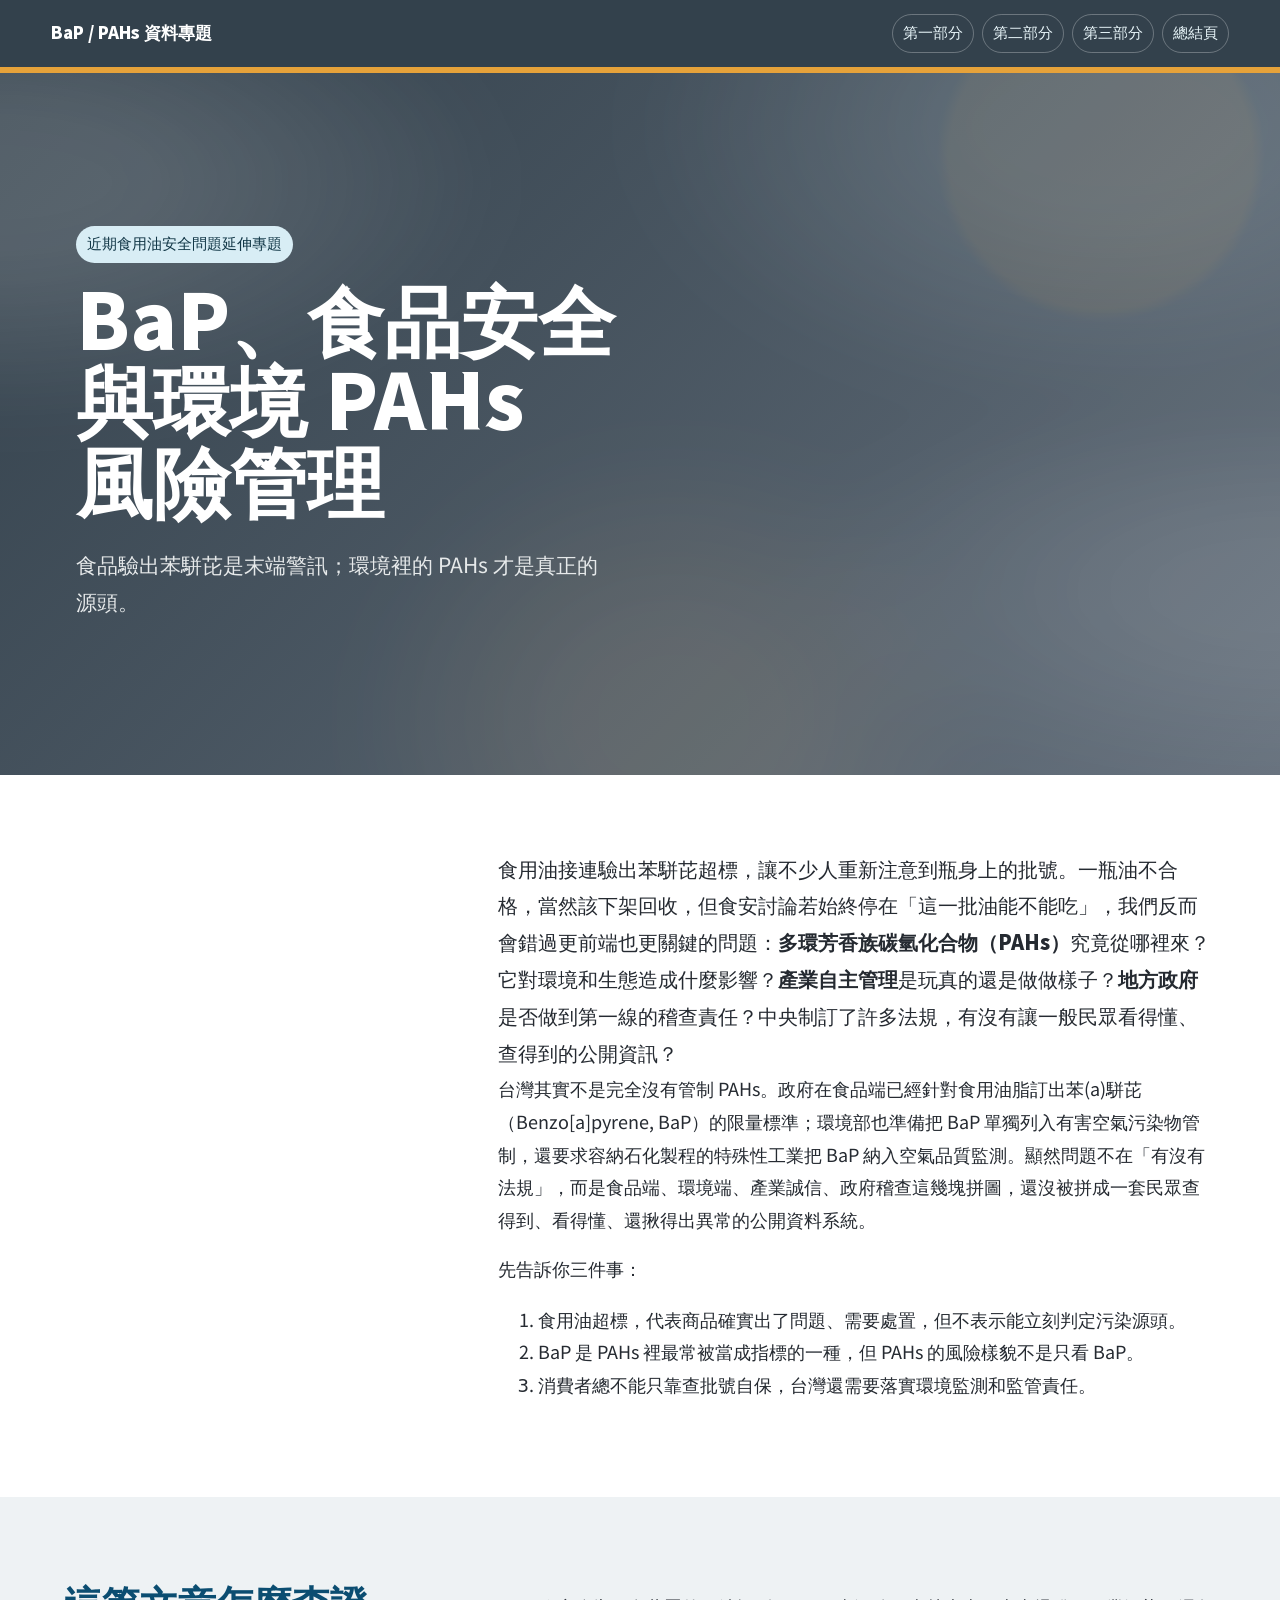
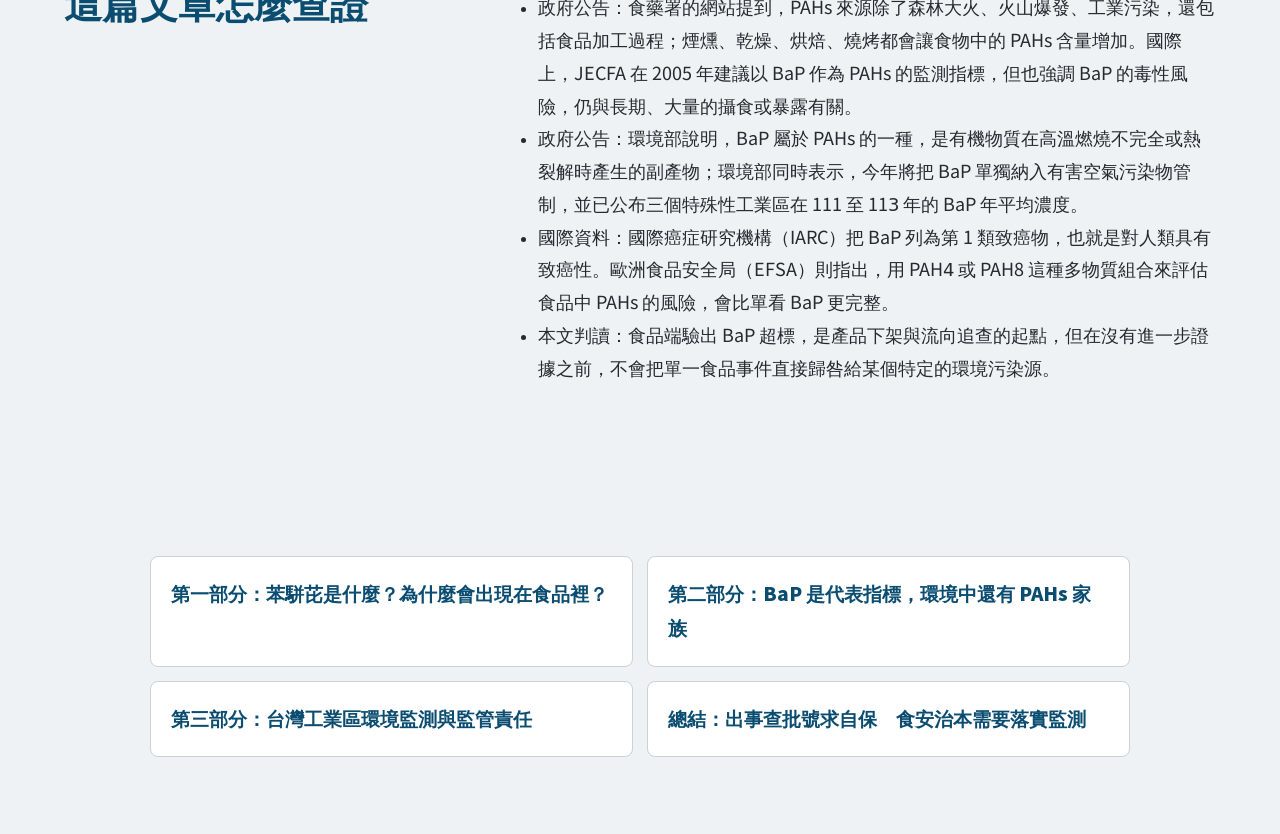
==== commit 931a2fd0: "Add files via upload" ====
--- a/index.html
+++ b/index.html
@@ -3,13 +3,13 @@
 <head>
   <meta charset="utf-8">
   <meta name="viewport" content="width=device-width, initial-scale=1">
-  <title>苯駢芘、食品風險與環境 PAHs 管理</title>
+  <title>BaP、食品安全與環境 PAHs 風險管理｜BaP / PAHs 資料專題</title>
   <meta name="description" content="食用油事件延伸專題：苯駢芘、食品風險與環境 PAHs 管理。">
   <link rel="stylesheet" href="styles.css">
 </head>
 <body>
   <header class="topbar">
-    <a class="brand" href="index.html">BaP / PAHs 公開資料專題</a>
+    <a class="brand" href="index.html">BaP / PAHs 資料專題</a>
     <nav class="nav" aria-label="頁面導覽">
       <a href="part1-food.html">第一部分</a>
       <a href="part2-industry.html">第二部分</a>
@@ -17,21 +17,19 @@
       <a href="summary.html">總結頁</a>
     </nav>
   </header>
-
   <section class="hero smoke-band">
     <div class="hero-copy">
       <div class="eyebrow">近期食用油安全問題延伸專題</div>
       <h1>BaP、食品安全與環境 PAHs 風險管理</h1>
-      <p>食品驗出苯駢芘，是末端的警訊；環境裡的 PAHs，才是真正的源頭。</p>
+      <p>食品驗出苯駢芘是末端警訊；環境裡的 PAHs 才是真正的源頭。</p>
     </div>
   </section>
-
   <main>
     <section class="band band-light">
       <div class="section-grid">
-        <div><h2>BaP、食品安全與環境 PAHs 風險管理</h2></div>
+        <div></div>
         <div class="content">
-          <p class="lead">食用油接連驗出苯駢芘超標，讓不少人重新注意到瓶身上的批號。一瓶油不合格，本來就該下架回收，這沒有爭議。但如果食安討論只停在「這一批還能不能吃」，我們反而會錯過更前面也更關鍵的問題：<strong>多環芳香族碳氫化合物（PAHs）</strong>究竟從哪裡來？它對環境和生態造成什麼影響？產業的<strong>自主管理</strong>是玩真的還是做做樣子？<strong>地方政府</strong>是否盡責做到第一線的稽查？中央制訂了許多法規，有沒有讓一般民眾看得懂、查得到的公開資訊？</p>
+          <p class="lead">食用油接連驗出苯駢芘超標，讓不少人重新注意到瓶身上的批號。一瓶油不合格，當然該下架回收，但食安討論若始終停在「這一批油能不能吃」，我們反而會錯過更前端也更關鍵的問題：<strong>多環芳香族碳氫化合物（PAHs）</strong>究竟從哪裡來？它對環境和生態造成什麼影響？<strong>產業自主管理</strong>是玩真的還是做做樣子？<strong>地方政府</strong>是否做到第一線的稽查責任？中央制訂了許多法規，有沒有讓一般民眾看得懂、查得到的公開資訊？</p>
           <p>台灣其實不是完全沒有管制 PAHs。政府在食品端已經針對食用油脂訂出苯(a)駢芘（Benzo[a]pyrene, BaP）的限量標準；環境部也準備把 BaP 單獨列入有害空氣污染物管制，還要求容納石化製程的特殊性工業把 BaP 納入空氣品質監測。顯然問題不在「有沒有法規」，而是食品端、環境端、產業誠信、政府稽查這幾塊拼圖，還沒被拼成一套民眾查得到、看得懂、還揪得出異常的公開資料系統。</p>
           <p>先告訴你三件事：</p>
           <ol>
@@ -48,7 +46,7 @@
         <div><h2>這篇文章怎麼查證</h2></div>
         <div class="content">
           <ul>
-            <li>政府公告：食藥署的網站提到，PAHs 來源除了森林大火、火山爆發、工業污染，還包括食品加工過程；煙燻、乾燥、烘焙、燒烤都會讓食物中的 PAHs 含量增加。國際上，JECFA 在 2006 年建議以 BaP 作為 PAHs 的監測指標，但也強調 BaP 的毒性風險，仍與長期、大量的攝食或暴露有關。</li>
+            <li>政府公告：食藥署的網站提到，PAHs 來源除了森林大火、火山爆發、工業污染，還包括食品加工過程；煙燻、乾燥、烘焙、燒烤都會讓食物中的 PAHs 含量增加。國際上，JECFA 在 2005 年建議以 BaP 作為 PAHs 的監測指標，但也強調 BaP 的毒性風險，仍與長期、大量的攝食或暴露有關。</li>
             <li>政府公告：環境部說明，BaP 屬於 PAHs 的一種，是有機物質在高溫燃燒不完全或熱裂解時產生的副產物；環境部同時表示，今年將把 BaP 單獨納入有害空氣污染物管制，並已公布三個特殊性工業區在 111 至 113 年的 BaP 年平均濃度。</li>
             <li>國際資料：國際癌症研究機構（IARC）把 BaP 列為第 1 類致癌物，也就是對人類具有致癌性。歐洲食品安全局（EFSA）則指出，用 PAH4 或 PAH8 這種多物質組合來評估食品中 PAHs 的風險，會比單看 BaP 更完整。</li>
             <li>本文判讀：食品端驗出 BaP 超標，是產品下架與流向追查的起點，但在沒有進一步證據之前，不會把單一食品事件直接歸咎給某個特定的環境污染源。</li>
@@ -60,9 +58,9 @@
     <section class="band band-gray">
       <div class="next-grid">
         <a class="next-link" href="part1-food.html"><strong>第一部分：苯駢芘是什麼？為什麼會出現在食品裡？</strong></a>
-        <a class="next-link" href="part2-industry.html"><strong>第二部分：只看 BaP 不夠、還有 PAHs 家族</strong></a>
-        <a class="next-link" href="part3-environment.html"><strong>第三部分：台灣環境現況與監管責任</strong></a>
-        <a class="next-link" href="summary.html"><strong>總結：出事查批號是自保，落實監測才是治本</strong></a>
+        <a class="next-link" href="part2-industry.html"><strong>第二部分：BaP 是代表指標，環境中還有 PAHs 家族</strong></a>
+        <a class="next-link" href="part3-environment.html"><strong>第三部分：台灣工業區環境監測與監管責任</strong></a>
+        <a class="next-link" href="summary.html"><strong>總結：出事查批號求自保　食安治本需要落實監測</strong></a>
       </div>
     </section>
   </main>
--- a/styles.css
+++ b/styles.css
@@ -21,7 +21,7 @@
   --paper: #f6f8f8;
   --white: #ffffff;
   --gray-50: #eef2f4;
-  --gray-100: #d7dfe5;
+  --gray-100: #c7d3d8;
   --gray-700: #33414c;
   --blue-900: #07364f;
   --blue-750: #0b4d71;
@@ -75,7 +75,7 @@
   gap: 24px;
   padding: 14px clamp(20px, 4vw, 56px);
   color: var(--white);
-  background: var(--blue-900);
+  background: var(--gray-700);
   border-bottom: 6px solid var(--amber-500);
 }
 
@@ -148,9 +148,9 @@
   min-height: 78vh;
   color: var(--white);
   background:
-    linear-gradient(135deg, rgba(7, 54, 79, 0.96), rgba(18, 103, 130, 0.84)),
-    radial-gradient(circle at 86% 12%, rgba(230, 162, 58, 0.82) 0 12%, transparent 13%),
-    linear-gradient(135deg, var(--blue-900), var(--teal-500));
+    linear-gradient(135deg, rgba(51, 65, 76, 0.96), rgba(101, 112, 124, 0.84)),
+    radial-gradient(circle at 86% 12%, rgba(230, 162, 58, 0.55) 0 12%, transparent 13%),
+    linear-gradient(135deg, var(--gray-700), var(--muted));
 }
 
 .hero-copy {
@@ -200,7 +200,7 @@
 .hero p {
   max-width: 760px;
   margin: 24px 0 0;
-  color: #e3f1f5;
+  color: #e6e9ea;
   font-size: clamp(1.08rem, 2vw, 1.34rem);
   line-height: 1.75;
 }
@@ -251,8 +251,8 @@
   padding: clamp(46px, 7vw, 86px) clamp(20px, 5vw, 72px);
   color: var(--white);
   background:
-    linear-gradient(135deg, rgba(7, 54, 79, 0.96), rgba(18, 103, 130, 0.86)),
-    var(--blue-750);
+    linear-gradient(135deg, rgba(51, 65, 76, 0.96), rgba(101, 112, 124, 0.86)),
+    var(--gray-700);
 }
 
 .page-hero h1 {
@@ -262,7 +262,7 @@
 .page-hero p {
   max-width: 780px;
   margin: 20px 0 0;
-  color: #e6f3f7;
+  color: #e9ecec;
   font-size: 1.18rem;
 }
 
@@ -285,8 +285,8 @@
 .band-blue {
   color: var(--white);
   background:
-    linear-gradient(135deg, rgba(7, 54, 79, 0.98), rgba(18, 103, 130, 0.92)),
-    var(--blue-750);
+    linear-gradient(135deg, rgba(51, 65, 76, 0.98), rgba(101, 112, 124, 0.92)),
+    var(--gray-700);
 }
 
 .band-blue h2,
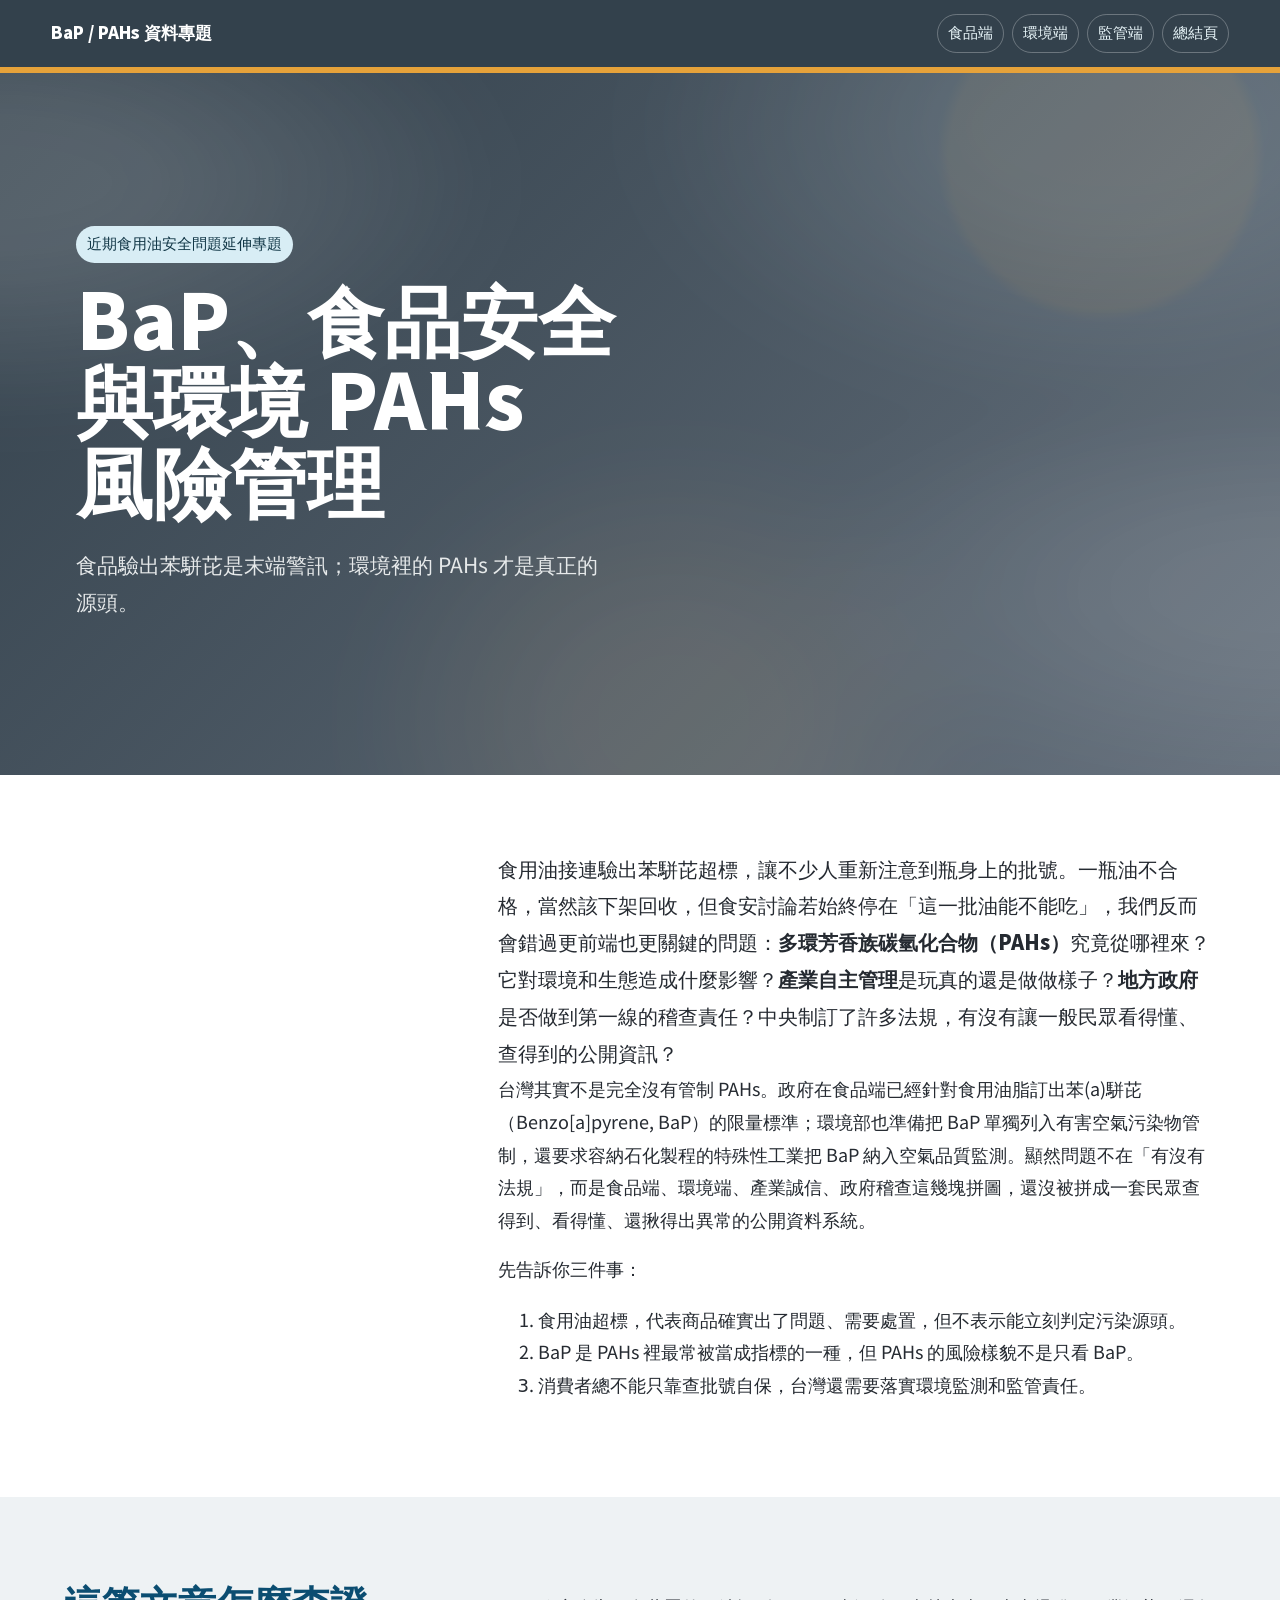
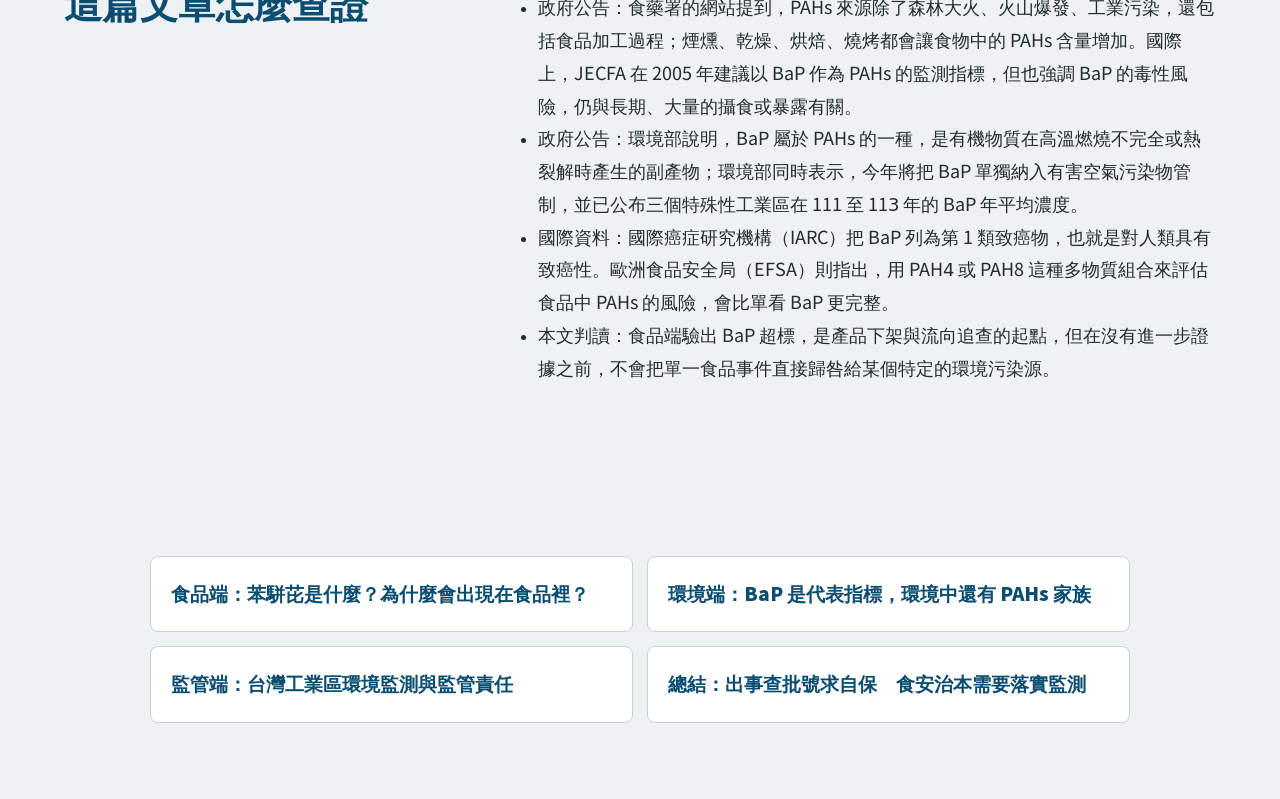
==== commit 67873386: "Add files via upload" ====
--- a/index.html
+++ b/index.html
@@ -11,9 +11,9 @@
   <header class="topbar">
     <a class="brand" href="index.html">BaP / PAHs 資料專題</a>
     <nav class="nav" aria-label="頁面導覽">
-      <a href="part1-food.html">第一部分</a>
-      <a href="part2-industry.html">第二部分</a>
-      <a href="part3-environment.html">第三部分</a>
+      <a href="food.html">食品端</a>
+      <a href="environment.html">環境端</a>
+      <a href="oversight.html">監管端</a>
       <a href="summary.html">總結頁</a>
     </nav>
   </header>
@@ -57,9 +57,9 @@
 
     <section class="band band-gray">
       <div class="next-grid">
-        <a class="next-link" href="part1-food.html"><strong>第一部分：苯駢芘是什麼？為什麼會出現在食品裡？</strong></a>
-        <a class="next-link" href="part2-industry.html"><strong>第二部分：BaP 是代表指標，環境中還有 PAHs 家族</strong></a>
-        <a class="next-link" href="part3-environment.html"><strong>第三部分：台灣工業區環境監測與監管責任</strong></a>
+        <a class="next-link" href="food.html"><strong>食品端：苯駢芘是什麼？為什麼會出現在食品裡？</strong></a>
+        <a class="next-link" href="environment.html"><strong>環境端：BaP 是代表指標，環境中還有 PAHs 家族</strong></a>
+        <a class="next-link" href="oversight.html"><strong>監管端：台灣工業區環境監測與監管責任</strong></a>
         <a class="next-link" href="summary.html"><strong>總結：出事查批號求自保　食安治本需要落實監測</strong></a>
       </div>
     </section>
